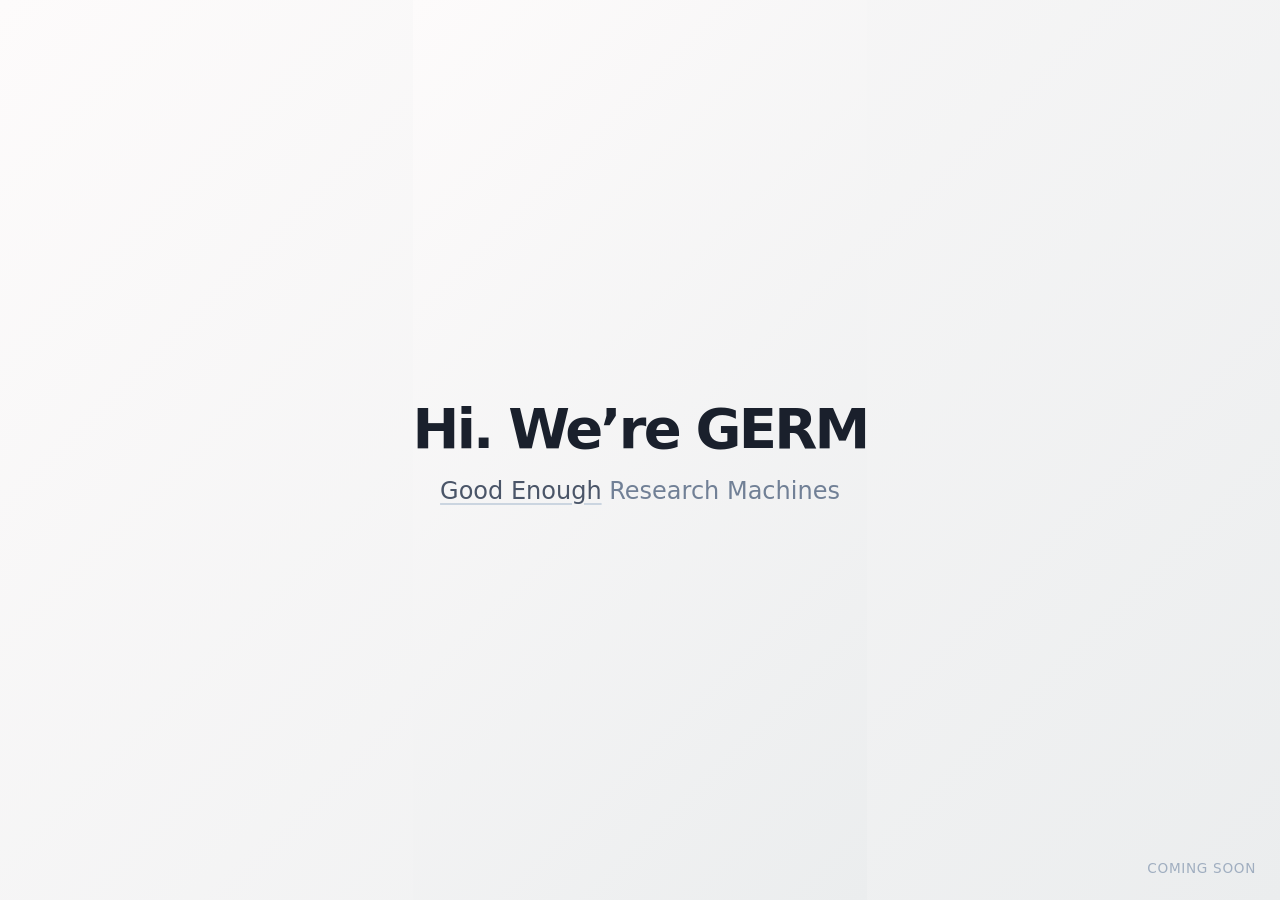
==== index.html @ 2090df0e "ph" ====
<!DOCTYPE html>
<html lang="en">
<head>
    <meta charset="UTF-8">
    <meta name="viewport" content="width=device-width, initial-scale=1.0">
    <title>Hi. We're GERM</title>
    <style>
        body, html {
            height: 100%;
            margin: 0;
            font-family: system-ui, -apple-system, BlinkMacSystemFont, 'Segoe UI', Roboto, Oxygen, Ubuntu, Cantarell, sans-serif;
            background: linear-gradient(135deg, #fdfbfb 0%, #ebedee 100%);
            display: flex;
            align-items: center;
            justify-content: center;
            text-align: center;
            color: #2d3748;
            position: relative; /* Added for absolute positioning context if needed */
        }
        .container {
            background: linear-gradient(135deg, #fdfbfb 0%, #ebedee 100%);
            width: 100%;
            min-height: 100vh;
            box-sizing: border-box;
            display: flex;
            flex-direction: column;
            align-items: center;
            justify-content: center;
        }
        h1 {
            font-size: 3.5rem;
            font-weight: 800;
            letter-spacing: -0.05em;
            margin: 0 0 1rem 0;
            color: #1a202c;
        }
        p {
            font-size: 1.5rem;
            font-weight: 400;
            margin: 0;
            color: #718096;
        }
        a {
            color: #4a5568;
            text-decoration: underline;
            text-decoration-color: #cbd5e0;
            text-underline-offset: 4px;
            transition: all 0.2s ease;
        }
        a:hover {
            color: #2d3748;
            text-decoration-color: #4a5568;
        }
        
        /* New Coming Soon styling */
        .coming-soon {
            position: fixed;
            bottom: 1.5rem;
            right: 1.5rem;
            font-size: 0.85rem;
            color: #a0aec0;
            letter-spacing: 0.05em;
            text-transform: uppercase;
        }
        
        @media (max-width: 600px) {
            h1 { font-size: 2.5rem; }
            p { font-size: 1.25rem; }
            .coming-soon {
                bottom: 1rem;
                right: 1rem;
                font-size: 0.75rem;
            }
        }
    </style>
</head>
<body>
    <div class="container">
        <h1>Hi. We’re GERM</h1>
        <p><a href="https://www.wired.com/2009/08/ff-goodenough/" target="_blank" rel="noopener noreferrer">Good Enough</a> Research Machines</p>
    </div>
    
    <div class="coming-soon">Coming soon</div>
</body>
</html>
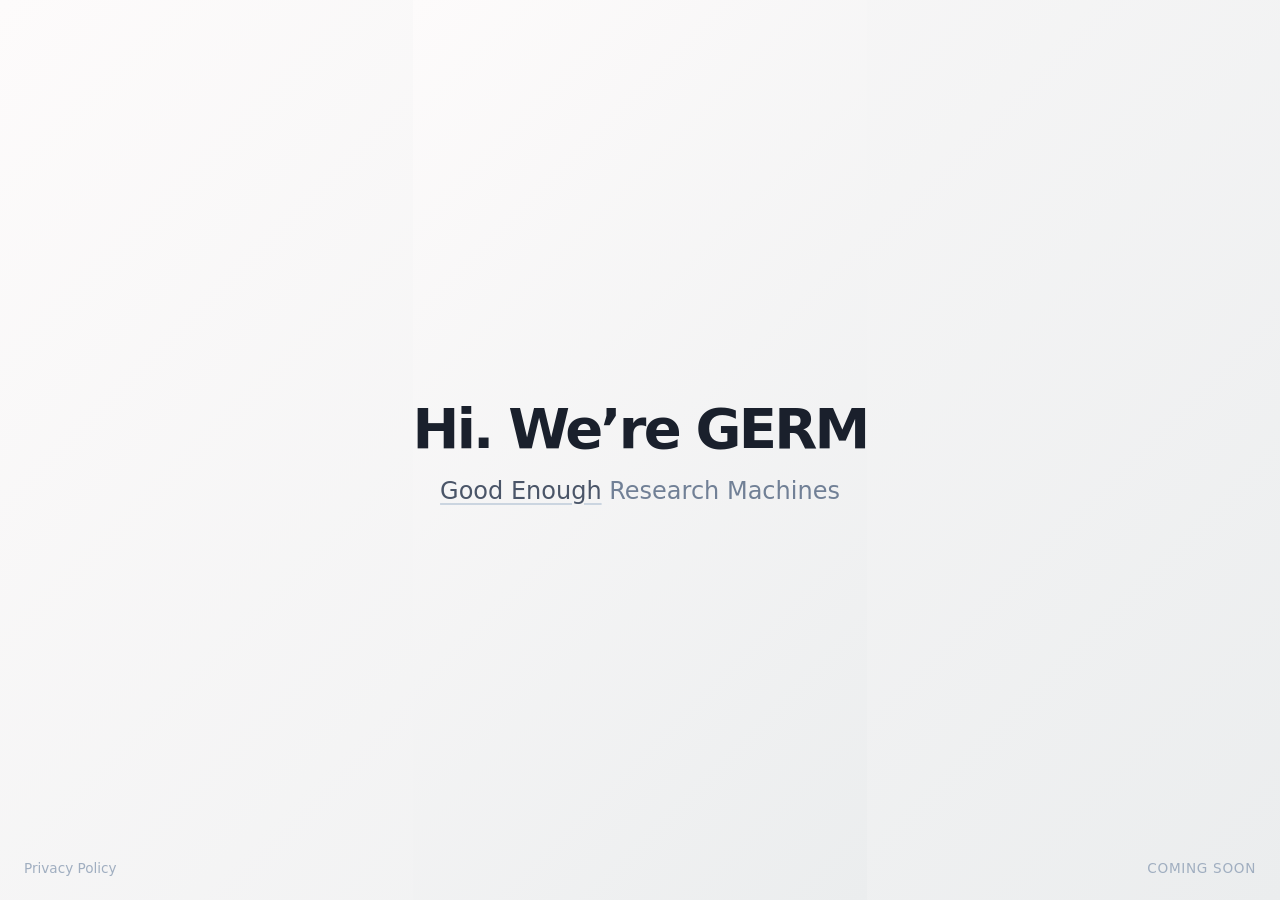
==== commit bcc604bd: "add privacy policy" ====
--- a/index.html
+++ b/index.html
@@ -3,7 +3,45 @@
 <head>
     <meta charset="UTF-8">
     <meta name="viewport" content="width=device-width, initial-scale=1.0">
-    <title>Hi. We're GERM</title>
+    <title>Good Enough Research Machines</title>
+
+    <!-- Primary SEO Meta Tags -->
+    <meta name="title" content="Good Enough Research Machines">
+    <meta name="description" content="Good Enough Research Machines (GERM) develops next-generation bioreactors and accessible research machines to power modern biotech and bioresearch.">
+    <meta name="keywords" content="research machines, bioreactors, biotech, bioresearch, GERM">
+    <meta name="robots" content="index, follow">
+    <link rel="canonical" href="https://goodenoughresearchmachines.com/">
+
+    <!-- Open Graph / Facebook / LinkedIn -->
+    <meta property="og:type" content="website">
+    <meta property="og:url" content="https://goodenoughresearchmachines.com/">
+    <meta property="og:site_name" content="Good Enough Research Machines">
+    <meta property="og:title" content="Good Enough Research Machines">
+    <meta property="og:description" content="Good Enough Research Machines (GERM) develops next-generation bioreactors and accessible research machines to power modern biotech and bioresearch.">
+
+    <!-- Twitter -->
+    <meta property="twitter:card" content="summary_large_image">
+    <meta property="twitter:url" content="https://goodenoughresearchmachines.com/">
+    <meta property="twitter:title" content="Good Enough Research Machines">
+    <meta property="twitter:description" content="Good Enough Research Machines (GERM) develops next-generation bioreactors and accessible research machines to power modern biotech and bioresearch.">
+
+    <!-- Structured Data (JSON-LD) -->
+    <script type="application/ld+json">
+    {
+      "@context": "https://schema.org",
+      "@type": "Organization",
+      "name": "Good Enough Research Machines",
+      "alternateName": "GERM",
+      "url": "https://goodenoughresearchmachines.com/",
+      "description": "Good Enough Research Machines (GERM) develops next-generation bioreactors and accessible research machines to power modern biotech and bioresearch.",
+      "knowsAbout": [
+        "Research Machines",
+        "Bioreactors",
+        "Biotech",
+        "Bioresearch"
+      ]
+    }
+    </script>
     <style>
         body, html {
             height: 100%;
@@ -52,6 +90,21 @@
             text-decoration-color: #4a5568;
         }
         
+        .footer-links {
+            position: fixed;
+            bottom: 1.5rem;
+            left: 1.5rem;
+            font-size: 0.85rem;
+        }
+        .footer-links a {
+            color: #a0aec0;
+            text-decoration: none;
+        }
+        .footer-links a:hover {
+            color: #4a5568;
+            text-decoration: underline;
+        }
+
         /* New Coming Soon styling */
         .coming-soon {
             position: fixed;
@@ -66,6 +119,11 @@
         @media (max-width: 600px) {
             h1 { font-size: 2.5rem; }
             p { font-size: 1.25rem; }
+            .footer-links {
+                bottom: 1rem;
+                left: 1rem;
+                font-size: 0.75rem;
+            }
             .coming-soon {
                 bottom: 1rem;
                 right: 1rem;
@@ -80,6 +138,9 @@
         <p><a href="https://www.wired.com/2009/08/ff-goodenough/" target="_blank" rel="noopener noreferrer">Good Enough</a> Research Machines</p>
     </div>
     
+    <div class="footer-links">
+        <a href="privacy.html">Privacy Policy</a>
+    </div>
     <div class="coming-soon">Coming soon</div>
 </body>
 </html>
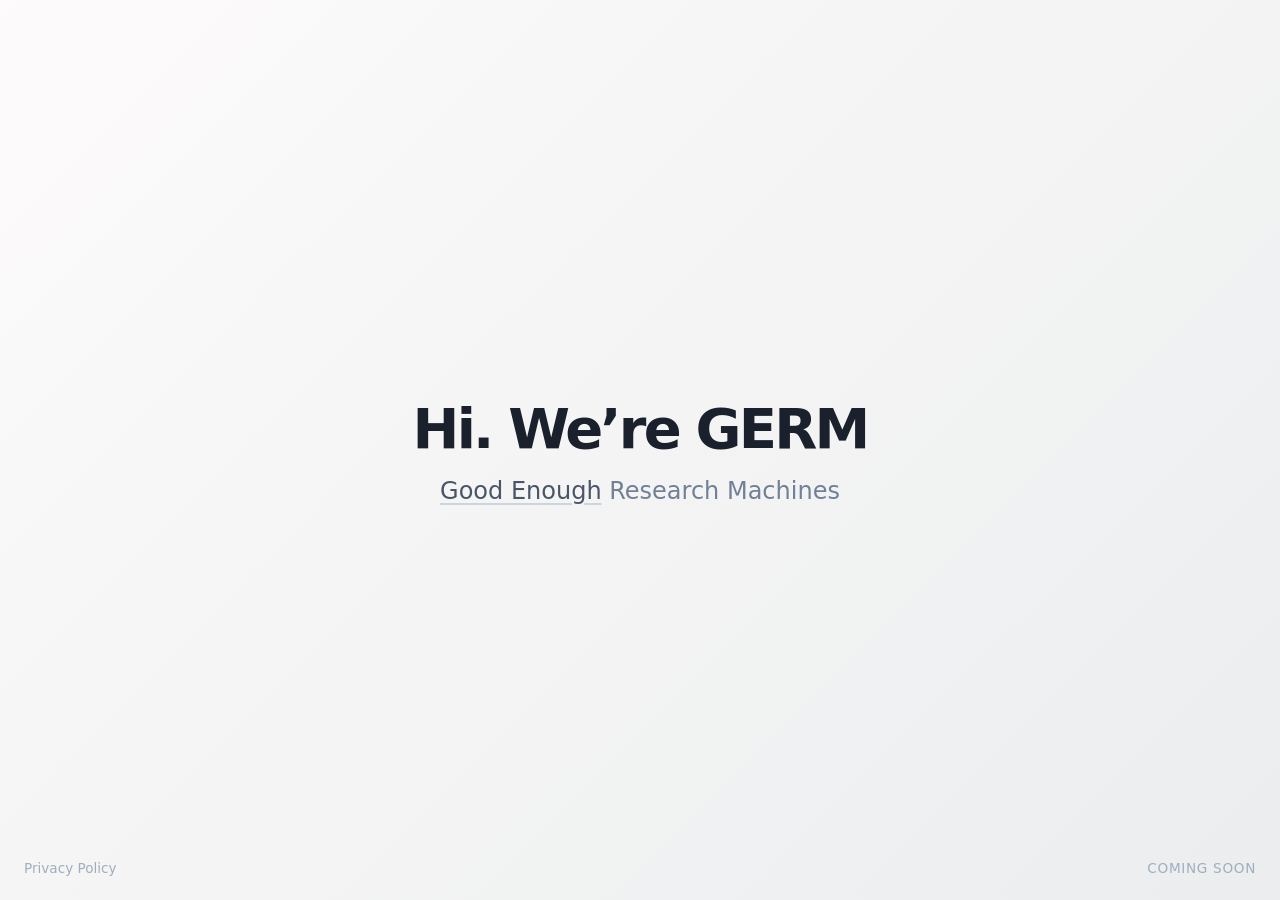
==== commit 608f2083: "split to css" ====
--- a/index.html
+++ b/index.html
@@ -42,97 +42,9 @@
       ]
     }
     </script>
-    <style>
-        body, html {
-            height: 100%;
-            margin: 0;
-            font-family: system-ui, -apple-system, BlinkMacSystemFont, 'Segoe UI', Roboto, Oxygen, Ubuntu, Cantarell, sans-serif;
-            background: linear-gradient(135deg, #fdfbfb 0%, #ebedee 100%);
-            display: flex;
-            align-items: center;
-            justify-content: center;
-            text-align: center;
-            color: #2d3748;
-            position: relative; /* Added for absolute positioning context if needed */
-        }
-        .container {
-            background: linear-gradient(135deg, #fdfbfb 0%, #ebedee 100%);
-            width: 100%;
-            min-height: 100vh;
-            box-sizing: border-box;
-            display: flex;
-            flex-direction: column;
-            align-items: center;
-            justify-content: center;
-        }
-        h1 {
-            font-size: 3.5rem;
-            font-weight: 800;
-            letter-spacing: -0.05em;
-            margin: 0 0 1rem 0;
-            color: #1a202c;
-        }
-        p {
-            font-size: 1.5rem;
-            font-weight: 400;
-            margin: 0;
-            color: #718096;
-        }
-        a {
-            color: #4a5568;
-            text-decoration: underline;
-            text-decoration-color: #cbd5e0;
-            text-underline-offset: 4px;
-            transition: all 0.2s ease;
-        }
-        a:hover {
-            color: #2d3748;
-            text-decoration-color: #4a5568;
-        }
-        
-        .footer-links {
-            position: fixed;
-            bottom: 1.5rem;
-            left: 1.5rem;
-            font-size: 0.85rem;
-        }
-        .footer-links a {
-            color: #a0aec0;
-            text-decoration: none;
-        }
-        .footer-links a:hover {
-            color: #4a5568;
-            text-decoration: underline;
-        }
-
-        /* New Coming Soon styling */
-        .coming-soon {
-            position: fixed;
-            bottom: 1.5rem;
-            right: 1.5rem;
-            font-size: 0.85rem;
-            color: #a0aec0;
-            letter-spacing: 0.05em;
-            text-transform: uppercase;
-        }
-        
-        @media (max-width: 600px) {
-            h1 { font-size: 2.5rem; }
-            p { font-size: 1.25rem; }
-            .footer-links {
-                bottom: 1rem;
-                left: 1rem;
-                font-size: 0.75rem;
-            }
-            .coming-soon {
-                bottom: 1rem;
-                right: 1rem;
-                font-size: 0.75rem;
-            }
-        }
-    </style>
+    <link rel="stylesheet" href="style.css">
 </head>
-<body>
+<body class="home">
     <div class="container">
         <h1>Hi. We’re GERM</h1>
         <p><a href="https://www.wired.com/2009/08/ff-goodenough/" target="_blank" rel="noopener noreferrer">Good Enough</a> Research Machines</p>
@@ -143,4 +55,4 @@
     </div>
     <div class="coming-soon">Coming soon</div>
 </body>
-</html>+</html>
--- a/style.css
+++ b/style.css
@@ -0,0 +1,157 @@
+/* Base Styles */
+html, body {
+    min-height: 100%;
+    margin: 0;
+    font-family: system-ui, -apple-system, BlinkMacSystemFont, 'Segoe UI', Roboto, Oxygen, Ubuntu, Cantarell, sans-serif;
+    background: linear-gradient(135deg, #fdfbfb 0%, #ebedee 100%);
+    color: #2d3748;
+    box-sizing: border-box;
+}
+
+*, *::before, *::after {
+    box-sizing: inherit;
+}
+
+a {
+    color: #4a5568;
+    text-decoration: underline;
+    text-decoration-color: #cbd5e0;
+    text-underline-offset: 4px;
+    transition: all 0.2s ease;
+}
+
+a:hover {
+    color: #2d3748;
+    text-decoration-color: #4a5568;
+}
+
+/* Home Page */
+body.home {
+    height: 100%;
+    display: flex;
+    align-items: center;
+    justify-content: center;
+    text-align: center;
+    position: relative;
+}
+
+body.home .container {
+    width: 100%;
+    min-height: 100vh;
+    display: flex;
+    flex-direction: column;
+    align-items: center;
+    justify-content: center;
+}
+
+body.home h1 {
+    font-size: 3.5rem;
+    font-weight: 800;
+    letter-spacing: -0.05em;
+    margin: 0 0 1rem 0;
+    color: #1a202c;
+}
+
+body.home p {
+    font-size: 1.5rem;
+    font-weight: 400;
+    margin: 0;
+    color: #718096;
+}
+
+/* Fixed Footer Elements */
+.footer-links {
+    position: fixed;
+    bottom: 1.5rem;
+    left: 1.5rem;
+    font-size: 0.85rem;
+}
+
+.footer-links a {
+    color: #a0aec0;
+    text-decoration: none;
+}
+
+.footer-links a:hover {
+    color: #4a5568;
+    text-decoration: underline;
+}
+
+.coming-soon {
+    position: fixed;
+    bottom: 1.5rem;
+    right: 1.5rem;
+    font-size: 0.85rem;
+    color: #a0aec0;
+    letter-spacing: 0.05em;
+    text-transform: uppercase;
+}
+
+/* Privacy Page */
+body.privacy {
+    display: flex;
+    align-items: center;
+    justify-content: center;
+}
+
+body.privacy .container {
+    width: 100%;
+    max-width: 640px;
+    padding: 3rem 1.5rem;
+}
+
+body.privacy h1 {
+    font-size: 2.25rem;
+    font-weight: 800;
+    letter-spacing: -0.03em;
+    margin: 0 0 1.5rem 0;
+    color: #1a202c;
+}
+
+body.privacy p {
+    font-size: 1.1rem;
+    line-height: 1.6;
+    margin: 0 0 1.25rem 0;
+    color: #4a5568;
+}
+
+.last-updated {
+    font-size: 0.9rem;
+    color: #718096;
+    margin-top: 2rem;
+}
+
+.back-link {
+    display: inline-block;
+    margin-top: 1.5rem;
+    font-size: 1rem;
+}
+
+/* Responsive Media Queries */
+@media (max-width: 600px) {
+    body.home h1 {
+        font-size: 2.5rem;
+    }
+    body.home p {
+        font-size: 1.25rem;
+    }
+    .footer-links {
+        bottom: 1rem;
+        left: 1rem;
+        font-size: 0.75rem;
+    }
+    .coming-soon {
+        bottom: 1rem;
+        right: 1rem;
+        font-size: 0.75rem;
+    }
+    body.privacy h1 {
+        font-size: 1.75rem;
+    }
+    body.privacy p {
+        font-size: 1rem;
+    }
+    body.privacy .container {
+        padding: 2rem 1.25rem;
+    }
+}
